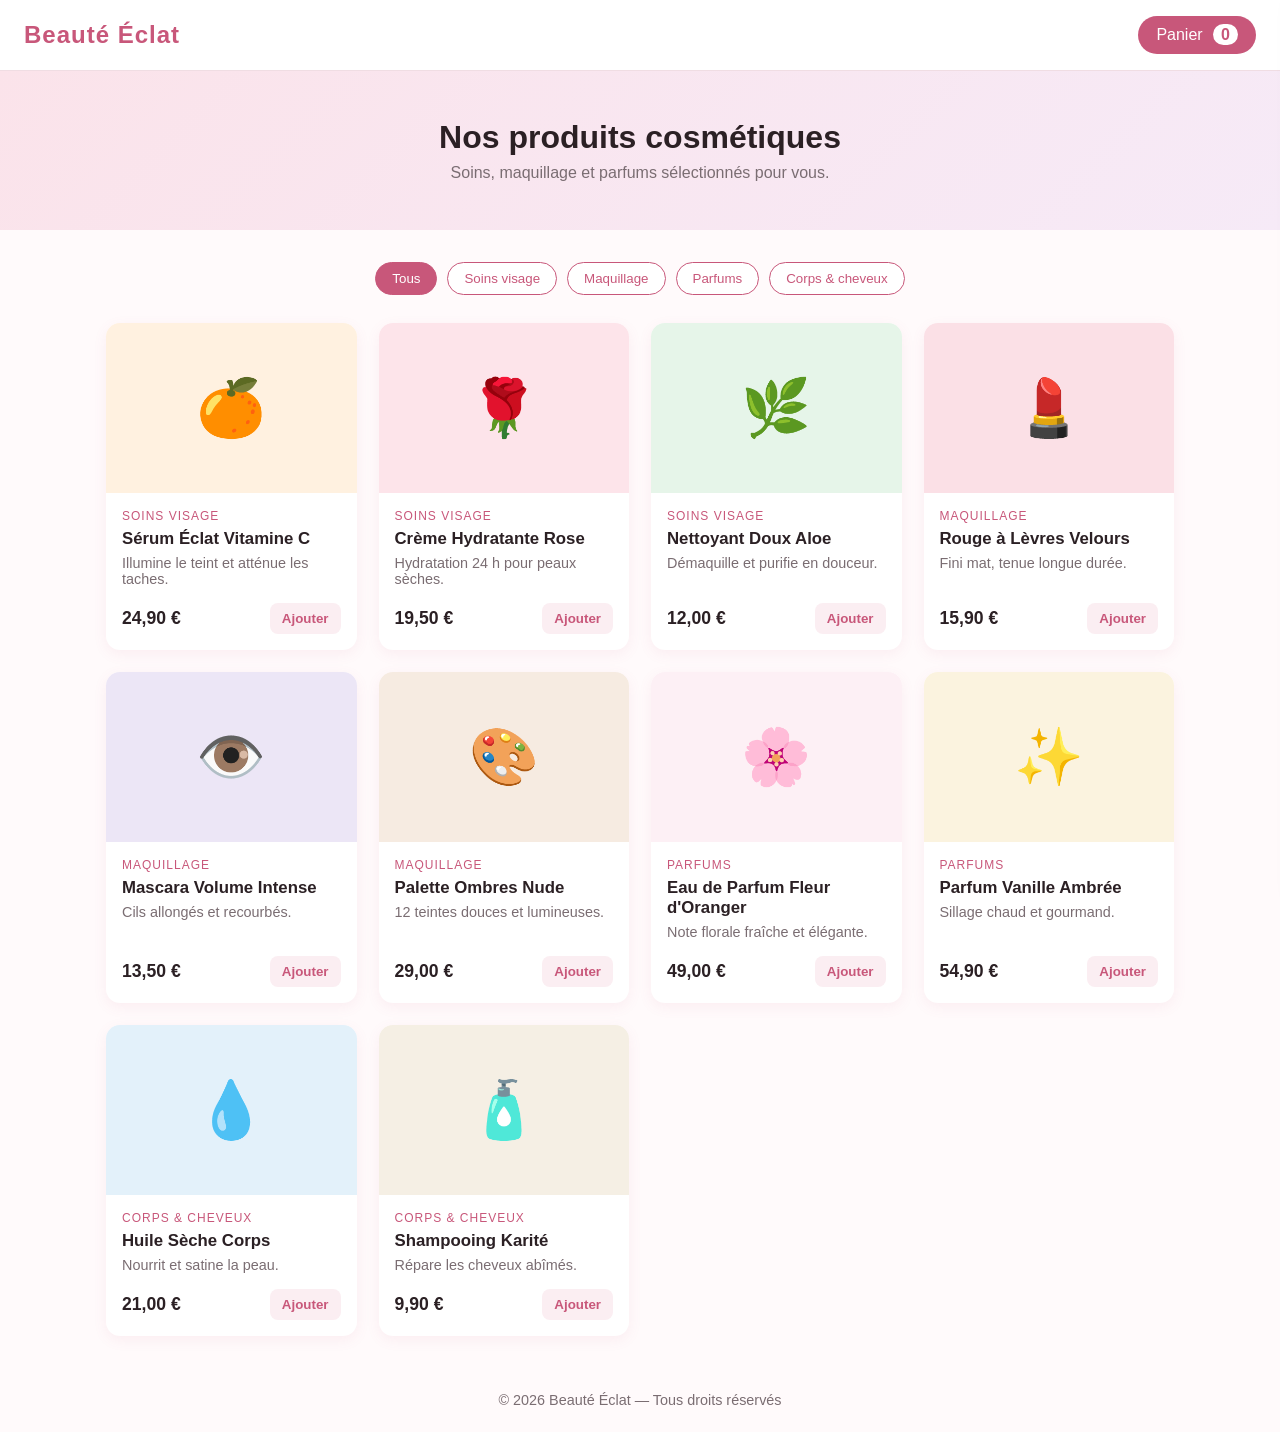
==== index.html @ 4eacfc95 "Premier envoi : page des produits cosmétiques Co-Authored-By: Claude Opus 5.5 <noreply@anthropic.com" ====
<!DOCTYPE html>
<html lang="fr">
<head>
  <meta charset="UTF-8">
  <meta name="viewport" content="width=device-width, initial-scale=1.0">
  <title>Beauté Éclat — Produits cosmétiques</title>
  <link rel="stylesheet" href="style.css">
</head>
<body>
  <header class="entete">
    <h1 class="logo">Beauté Éclat</h1>
    <button class="bouton-panier" id="ouvrirPanier">
      Panier <span class="compteur" id="compteur">0</span>
    </button>
  </header>

  <section class="banniere">
    <h2>Nos produits cosmétiques</h2>
    <p>Soins, maquillage et parfums sélectionnés pour vous.</p>
  </section>

  <main class="contenu">
    <div class="filtres" id="filtres">
      <button class="filtre actif" data-categorie="tous">Tous</button>
      <button class="filtre" data-categorie="soin">Soins visage</button>
      <button class="filtre" data-categorie="maquillage">Maquillage</button>
      <button class="filtre" data-categorie="parfum">Parfums</button>
      <button class="filtre" data-categorie="corps">Corps &amp; cheveux</button>
    </div>

    <div class="grille" id="grille"></div>
  </main>

  <aside class="panier" id="panier">
    <div class="panier-entete">
      <h3>Mon panier</h3>
      <button class="fermer" id="fermerPanier" aria-label="Fermer">×</button>
    </div>
    <ul class="panier-liste" id="panierListe"></ul>
    <div class="panier-pied">
      <p class="total">Total : <strong id="total">0,00 €</strong></p>
      <button class="commander" id="commander">Commander</button>
    </div>
  </aside>
  <div class="voile" id="voile"></div>

  <footer class="pied">
    <p>© 2026 Beauté Éclat — Tous droits réservés</p>
  </footer>

  <script src="script.js"></script>
</body>
</html>
---- style.css ----
:root {
  --rose: #c8577a;
  --rose-clair: #fbeef2;
  --texte: #2b2024;
  --gris: #7a6d72;
  --fond: #fffafb;
  --blanc: #ffffff;
}

* {
  box-sizing: border-box;
  margin: 0;
  padding: 0;
}

body {
  font-family: "Segoe UI", Arial, sans-serif;
  background: var(--fond);
  color: var(--texte);
}

/* En-tête */
.entete {
  display: flex;
  justify-content: space-between;
  align-items: center;
  padding: 16px 24px;
  background: var(--blanc);
  border-bottom: 1px solid #f0dde3;
  position: sticky;
  top: 0;
  z-index: 10;
}

.logo {
  font-size: 1.5rem;
  color: var(--rose);
  letter-spacing: 1px;
}

.bouton-panier {
  background: var(--rose);
  color: var(--blanc);
  border: none;
  padding: 10px 18px;
  border-radius: 999px;
  cursor: pointer;
  font-size: 1rem;
}

.compteur {
  background: var(--blanc);
  color: var(--rose);
  border-radius: 999px;
  padding: 2px 8px;
  margin-left: 6px;
  font-weight: bold;
}

/* Bannière */
.banniere {
  text-align: center;
  padding: 48px 16px;
  background: linear-gradient(135deg, #fbe3ea, #f6eaf7);
}

.banniere h2 {
  font-size: 2rem;
  margin-bottom: 8px;
}

.banniere p {
  color: var(--gris);
}

/* Filtres */
.contenu {
  max-width: 1100px;
  margin: 0 auto;
  padding: 32px 16px;
}

.filtres {
  display: flex;
  flex-wrap: wrap;
  gap: 10px;
  justify-content: center;
  margin-bottom: 28px;
}

.filtre {
  border: 1px solid var(--rose);
  background: var(--blanc);
  color: var(--rose);
  padding: 8px 16px;
  border-radius: 999px;
  cursor: pointer;
}

.filtre.actif,
.filtre:hover {
  background: var(--rose);
  color: var(--blanc);
}

/* Grille de produits */
.grille {
  display: grid;
  grid-template-columns: repeat(auto-fill, minmax(230px, 1fr));
  gap: 22px;
}

.carte {
  background: var(--blanc);
  border-radius: 14px;
  overflow: hidden;
  box-shadow: 0 4px 14px rgba(200, 87, 122, 0.08);
  display: flex;
  flex-direction: column;
  transition: transform 0.2s;
}

.carte:hover {
  transform: translateY(-4px);
}

.carte-image {
  height: 170px;
  display: flex;
  align-items: center;
  justify-content: center;
  font-size: 3.5rem;
}

.carte-corps {
  padding: 16px;
  display: flex;
  flex-direction: column;
  gap: 6px;
  flex: 1;
}

.carte-categorie {
  font-size: 0.75rem;
  text-transform: uppercase;
  color: var(--rose);
  letter-spacing: 1px;
}

.carte-nom {
  font-size: 1.05rem;
}

.carte-description {
  font-size: 0.9rem;
  color: var(--gris);
  flex: 1;
}

.carte-bas {
  display: flex;
  justify-content: space-between;
  align-items: center;
  margin-top: 10px;
}

.prix {
  font-weight: bold;
  font-size: 1.1rem;
}

.ajouter {
  background: var(--rose-clair);
  color: var(--rose);
  border: none;
  padding: 8px 12px;
  border-radius: 8px;
  cursor: pointer;
  font-weight: 600;
}

.ajouter:hover {
  background: var(--rose);
  color: var(--blanc);
}

/* Panier */
.panier {
  position: fixed;
  top: 0;
  right: -380px;
  width: 360px;
  max-width: 100%;
  height: 100%;
  background: var(--blanc);
  box-shadow: -4px 0 20px rgba(0, 0, 0, 0.1);
  display: flex;
  flex-direction: column;
  transition: right 0.3s;
  z-index: 30;
}

.panier.ouvert {
  right: 0;
}

.panier-entete {
  display: flex;
  justify-content: space-between;
  align-items: center;
  padding: 18px;
  border-bottom: 1px solid #f0dde3;
}

.fermer {
  background: none;
  border: none;
  font-size: 1.8rem;
  cursor: pointer;
  color: var(--gris);
}

.panier-liste {
  list-style: none;
  flex: 1;
  overflow-y: auto;
  padding: 12px 18px;
}

.panier-liste li {
  display: flex;
  justify-content: space-between;
  align-items: center;
  padding: 10px 0;
  border-bottom: 1px solid #f7eaee;
  gap: 8px;
}

.quantite button {
  width: 26px;
  height: 26px;
  border: 1px solid #e6cfd6;
  background: var(--blanc);
  border-radius: 6px;
  cursor: pointer;
}

.quantite span {
  display: inline-block;
  min-width: 22px;
  text-align: center;
}

.vide {
  color: var(--gris);
  text-align: center;
  margin-top: 30px;
  border: none !important;
  justify-content: center !important;
}

.panier-pied {
  padding: 18px;
  border-top: 1px solid #f0dde3;
}

.total {
  margin-bottom: 12px;
  font-size: 1.1rem;
}

.commander {
  width: 100%;
  background: var(--rose);
  color: var(--blanc);
  border: none;
  padding: 12px;
  border-radius: 10px;
  font-size: 1rem;
  cursor: pointer;
}

.voile {
  position: fixed;
  inset: 0;
  background: rgba(0, 0, 0, 0.3);
  display: none;
  z-index: 20;
}

.voile.visible {
  display: block;
}

/* Pied de page */
.pied {
  text-align: center;
  padding: 24px;
  color: var(--gris);
  font-size: 0.9rem;
}
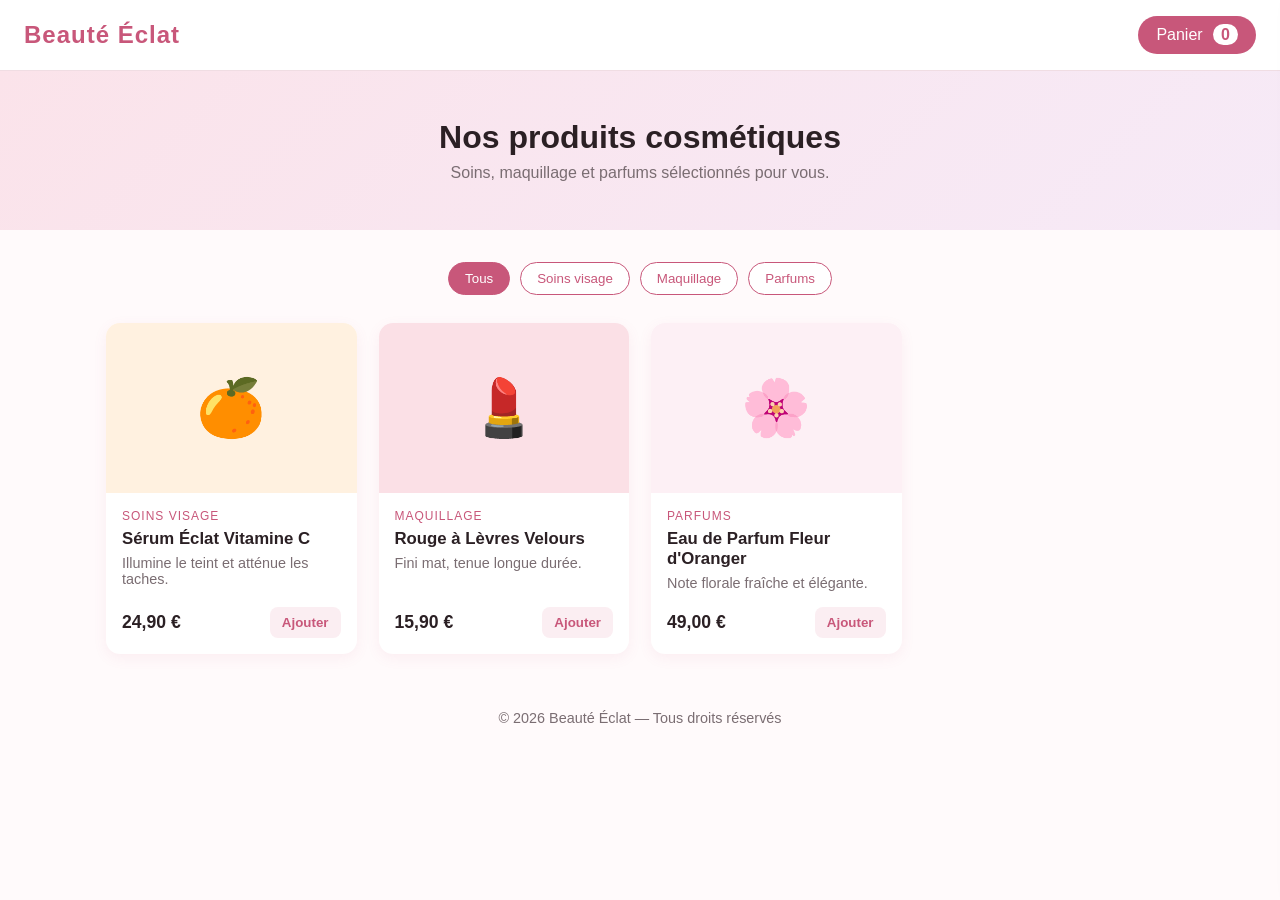
==== commit b2582bad: "Garder seulement 3 produits Co-Authored-By: Claude Opus 5.5 <noreply@anthropic.com>" ====
--- a/index.html
+++ b/index.html
@@ -25,7 +25,6 @@
       <button class="filtre" data-categorie="soin">Soins visage</button>
       <button class="filtre" data-categorie="maquillage">Maquillage</button>
       <button class="filtre" data-categorie="parfum">Parfums</button>
-      <button class="filtre" data-categorie="corps">Corps &amp; cheveux</button>
     </div>
 
     <div class="grille" id="grille"></div>
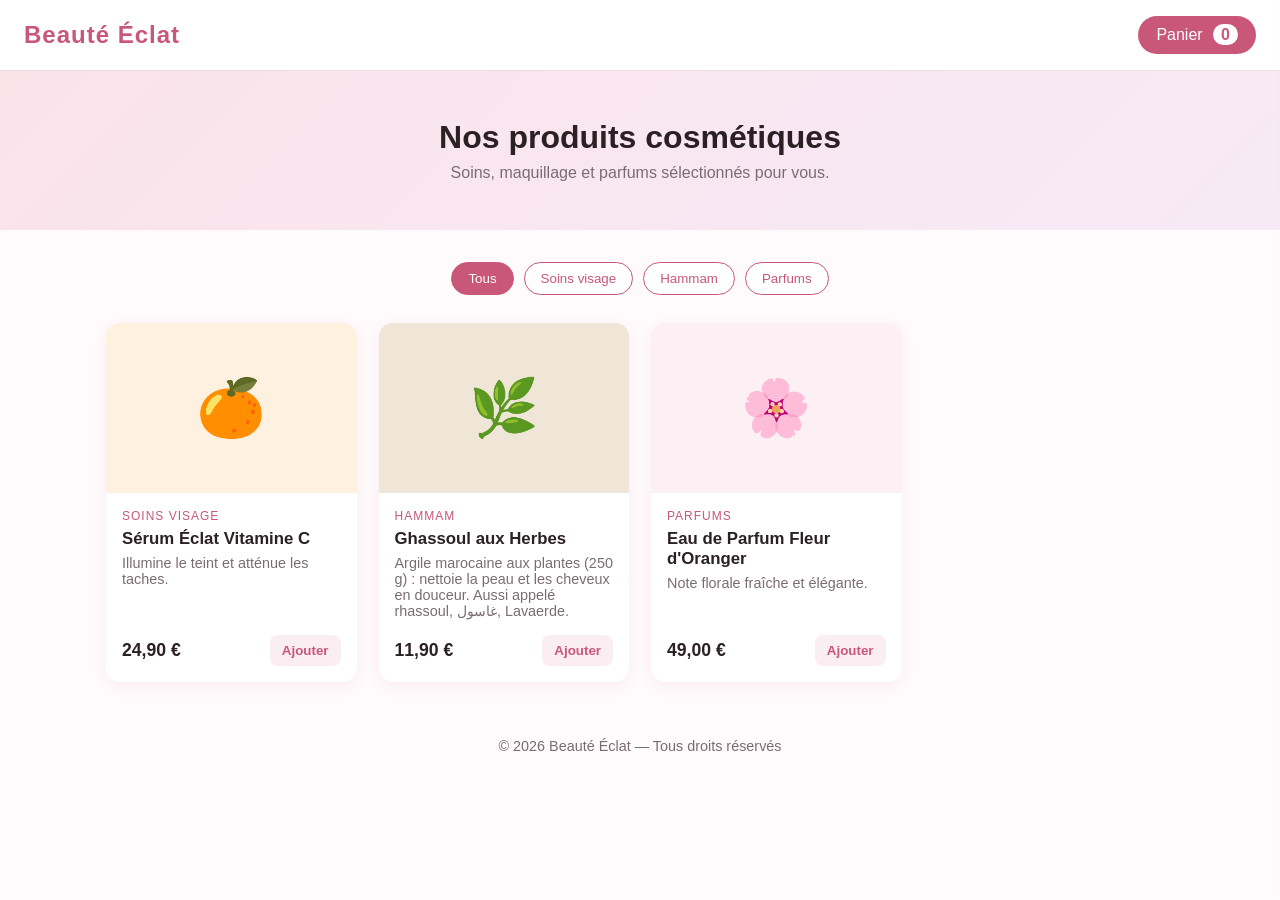
==== commit e0eb318c: "Remplacer le rouge à lèvres par le ghassoul aux herbes Co-Authored-By: Claude Opus 5.5 <noreply@anth" ====
--- a/index.html
+++ b/index.html
@@ -23,7 +23,7 @@
     <div class="filtres" id="filtres">
       <button class="filtre actif" data-categorie="tous">Tous</button>
       <button class="filtre" data-categorie="soin">Soins visage</button>
-      <button class="filtre" data-categorie="maquillage">Maquillage</button>
+      <button class="filtre" data-categorie="hammam">Hammam</button>
       <button class="filtre" data-categorie="parfum">Parfums</button>
     </div>
 
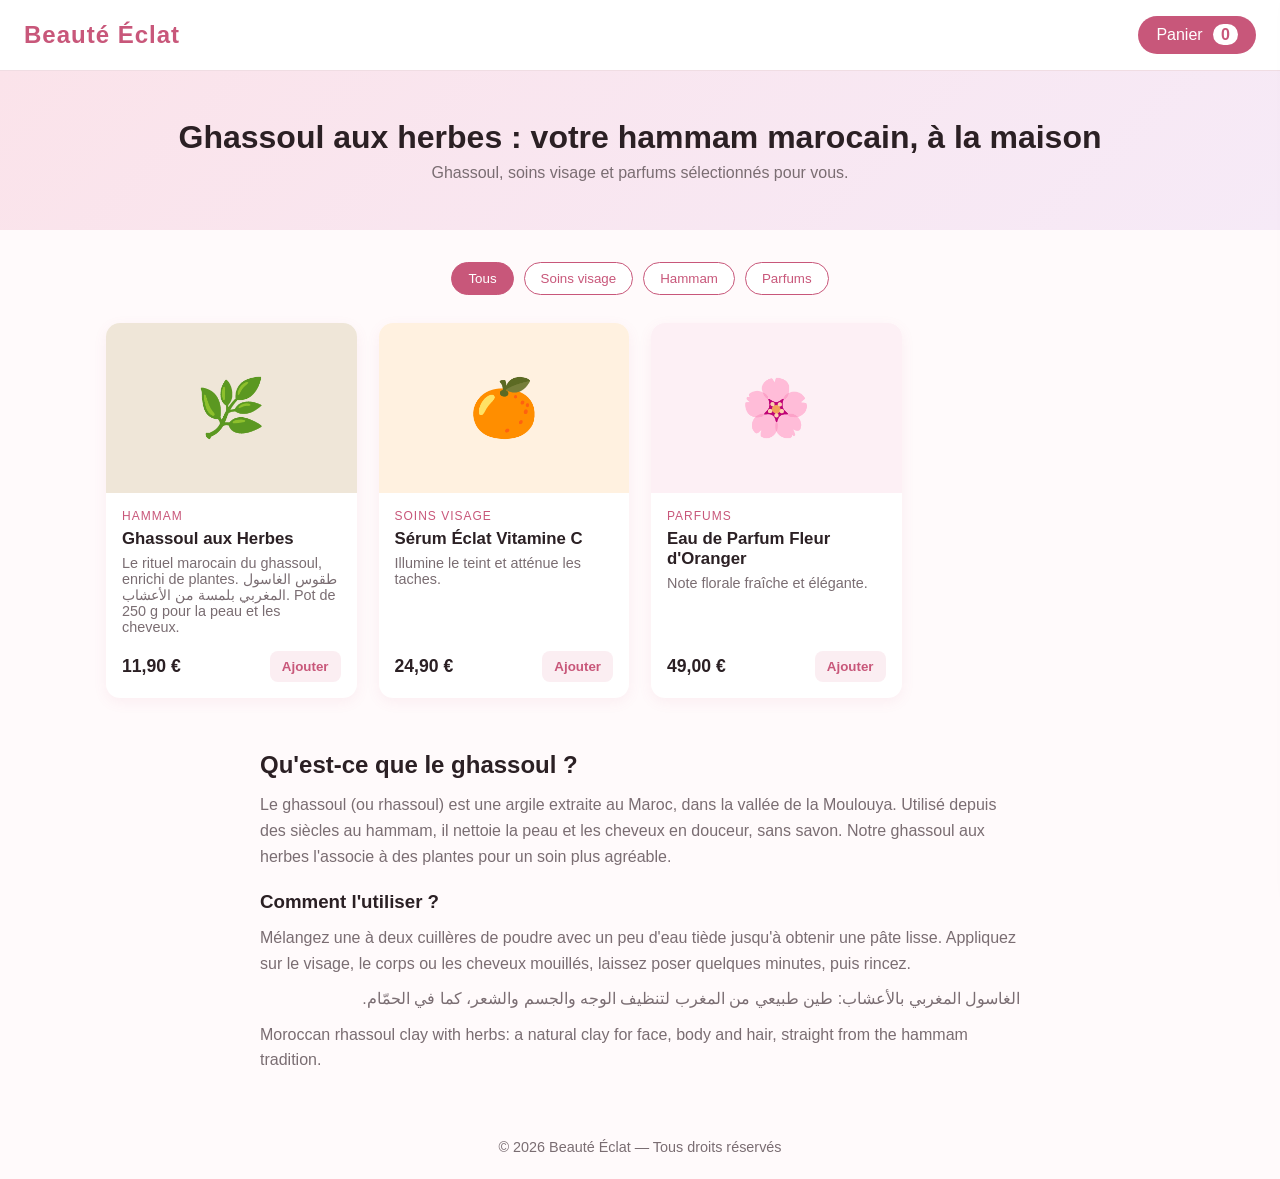
==== commit 6d5144f3: "SEO : titre, description, données produit, texte sur le ghassoul, sitemap Co-Authored-By: Claude Opu" ====
--- a/index.html
+++ b/index.html
@@ -3,8 +3,34 @@
 <head>
   <meta charset="UTF-8">
   <meta name="viewport" content="width=device-width, initial-scale=1.0">
-  <title>Beauté Éclat — Produits cosmétiques</title>
+  <title>Ghassoul aux herbes marocain (rhassoul) | Beauté Éclat</title>
+  <meta name="description" content="Ghassoul aux herbes 100 % marocain, pot de 250 g : le rituel du hammam à la maison pour le visage, le corps et les cheveux. Aussi appelé rhassoul, غاسول, Lavaerde.">
+  <link rel="canonical" href="https://ventehim25.github.io/produit-cosmetique-/">
+  <meta property="og:type" content="website">
+  <meta property="og:title" content="Ghassoul aux herbes marocain | Beauté Éclat">
+  <meta property="og:description" content="Votre hammam marocain, à la maison. Ghassoul aux plantes, pot de 250 g.">
+  <meta property="og:url" content="https://ventehim25.github.io/produit-cosmetique-/">
+  <meta property="og:locale" content="fr_FR">
+  <meta property="og:locale:alternate" content="ar_MA">
   <link rel="stylesheet" href="style.css">
+  <script type="application/ld+json">
+  {
+    "@context": "https://schema.org",
+    "@type": "Product",
+    "name": "Ghassoul aux herbes",
+    "alternateName": ["Rhassoul aux plantes", "غاسول بالأعشاب", "Moroccan rhassoul clay with herbs", "Lavaerde mit Kräutern"],
+    "description": "Argile marocaine (ghassoul) aux plantes, pot de 250 g, pour nettoyer le visage, le corps et les cheveux.",
+    "brand": { "@type": "Brand", "name": "Beauté Éclat" },
+    "countryOfOrigin": "MA",
+    "offers": {
+      "@type": "Offer",
+      "price": "11.90",
+      "priceCurrency": "EUR",
+      "availability": "https://schema.org/InStock",
+      "url": "https://ventehim25.github.io/produit-cosmetique-/"
+    }
+  }
+  </script>
 </head>
 <body>
   <header class="entete">
@@ -15,8 +41,8 @@
   </header>
 
   <section class="banniere">
-    <h2>Nos produits cosmétiques</h2>
-    <p>Soins, maquillage et parfums sélectionnés pour vous.</p>
+    <h2>Ghassoul aux herbes : votre hammam marocain, à la maison</h2>
+    <p>Ghassoul, soins visage et parfums sélectionnés pour vous.</p>
   </section>
 
   <main class="contenu">
@@ -28,6 +54,15 @@
     </div>
 
     <div class="grille" id="grille"></div>
+
+    <section class="a-propos">
+      <h2>Qu'est-ce que le ghassoul ?</h2>
+      <p>Le ghassoul (ou rhassoul) est une argile extraite au Maroc, dans la vallée de la Moulouya. Utilisé depuis des siècles au hammam, il nettoie la peau et les cheveux en douceur, sans savon. Notre ghassoul aux herbes l'associe à des plantes pour un soin plus agréable.</p>
+      <h3>Comment l'utiliser ?</h3>
+      <p>Mélangez une à deux cuillères de poudre avec un peu d'eau tiède jusqu'à obtenir une pâte lisse. Appliquez sur le visage, le corps ou les cheveux mouillés, laissez poser quelques minutes, puis rincez.</p>
+      <p lang="ar" dir="rtl">الغاسول المغربي بالأعشاب: طين طبيعي من المغرب لتنظيف الوجه والجسم والشعر، كما في الحمّام.</p>
+      <p lang="en">Moroccan rhassoul clay with herbs: a natural clay for face, body and hair, straight from the hammam tradition.</p>
+    </section>
   </main>
 
   <aside class="panier" id="panier">
--- a/style.css
+++ b/style.css
@@ -299,3 +299,20 @@
   color: var(--gris);
   font-size: 0.9rem;
 }
+
+/* Texte de présentation du ghassoul */
+.a-propos {
+  max-width: 760px;
+  margin: 48px auto 0;
+  line-height: 1.6;
+}
+
+.a-propos h2,
+.a-propos h3 {
+  margin: 18px 0 8px;
+}
+
+.a-propos p {
+  color: var(--gris);
+  margin-bottom: 10px;
+}
